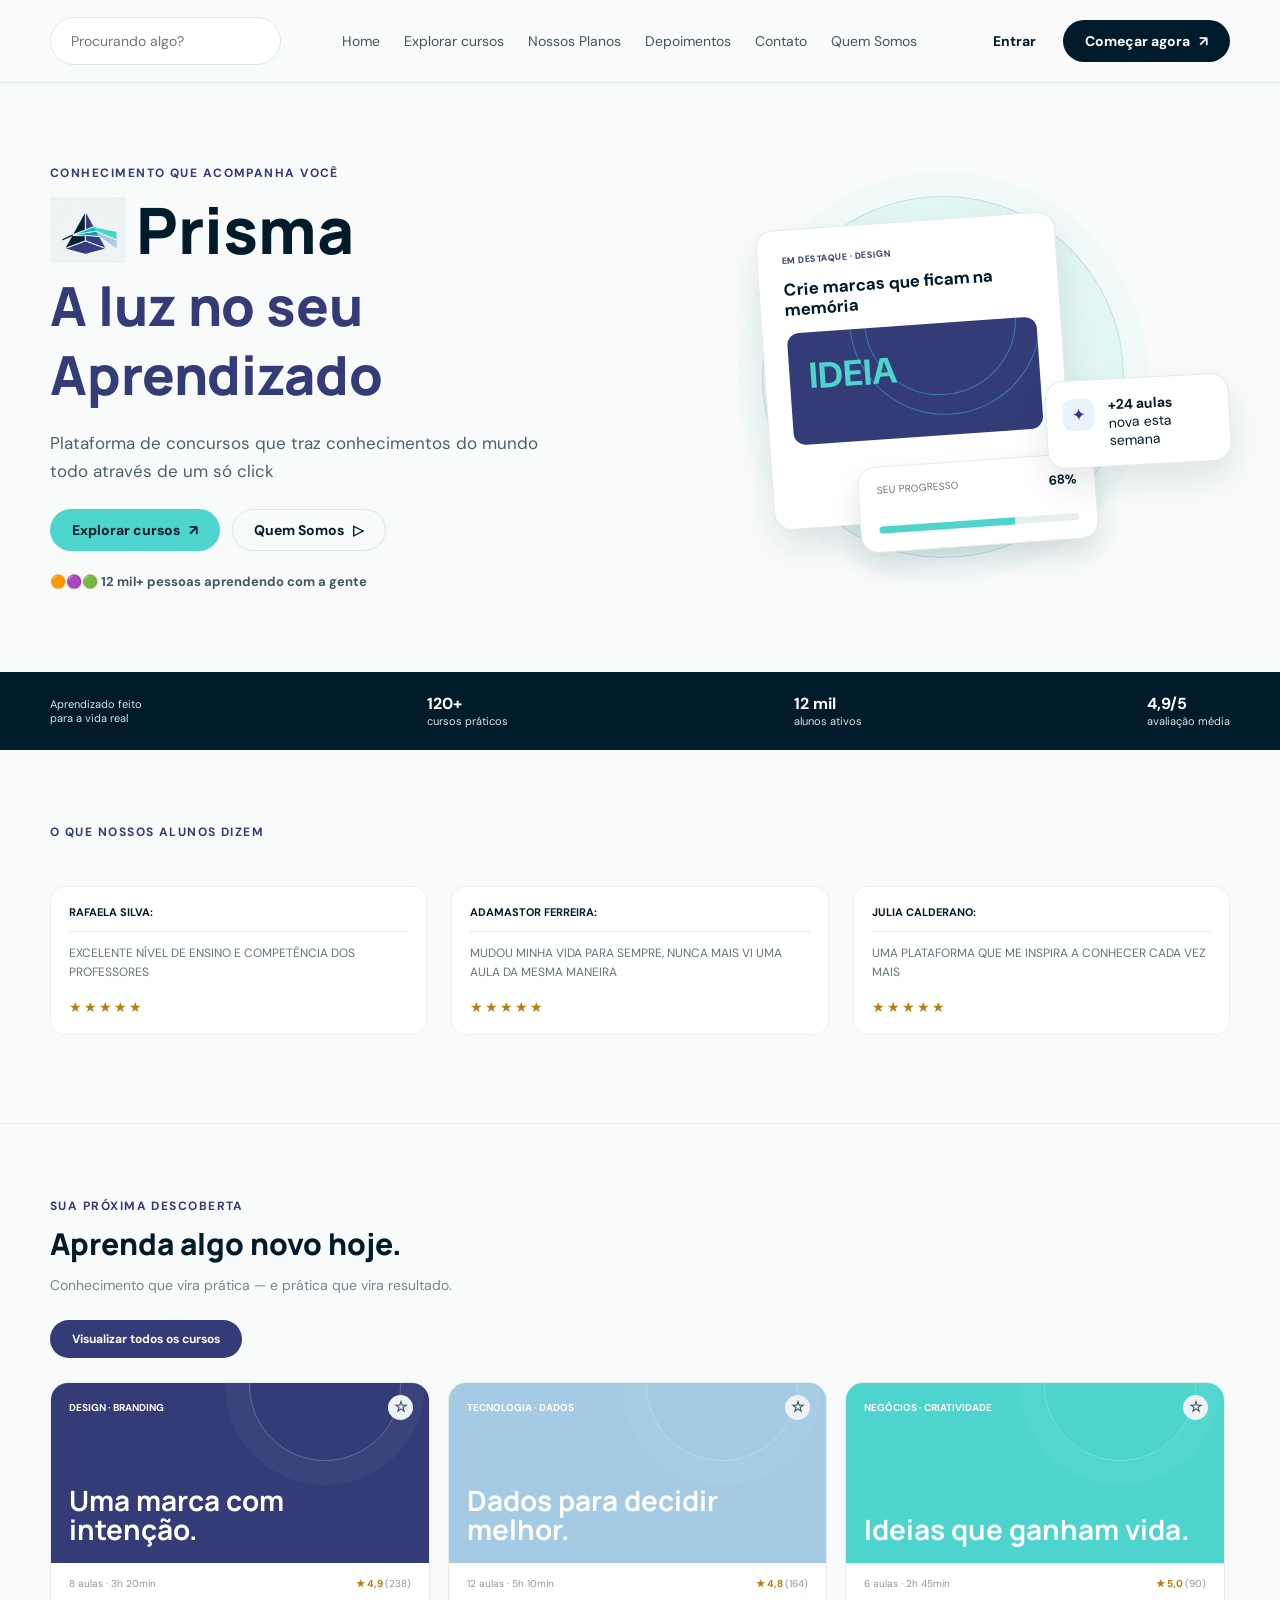
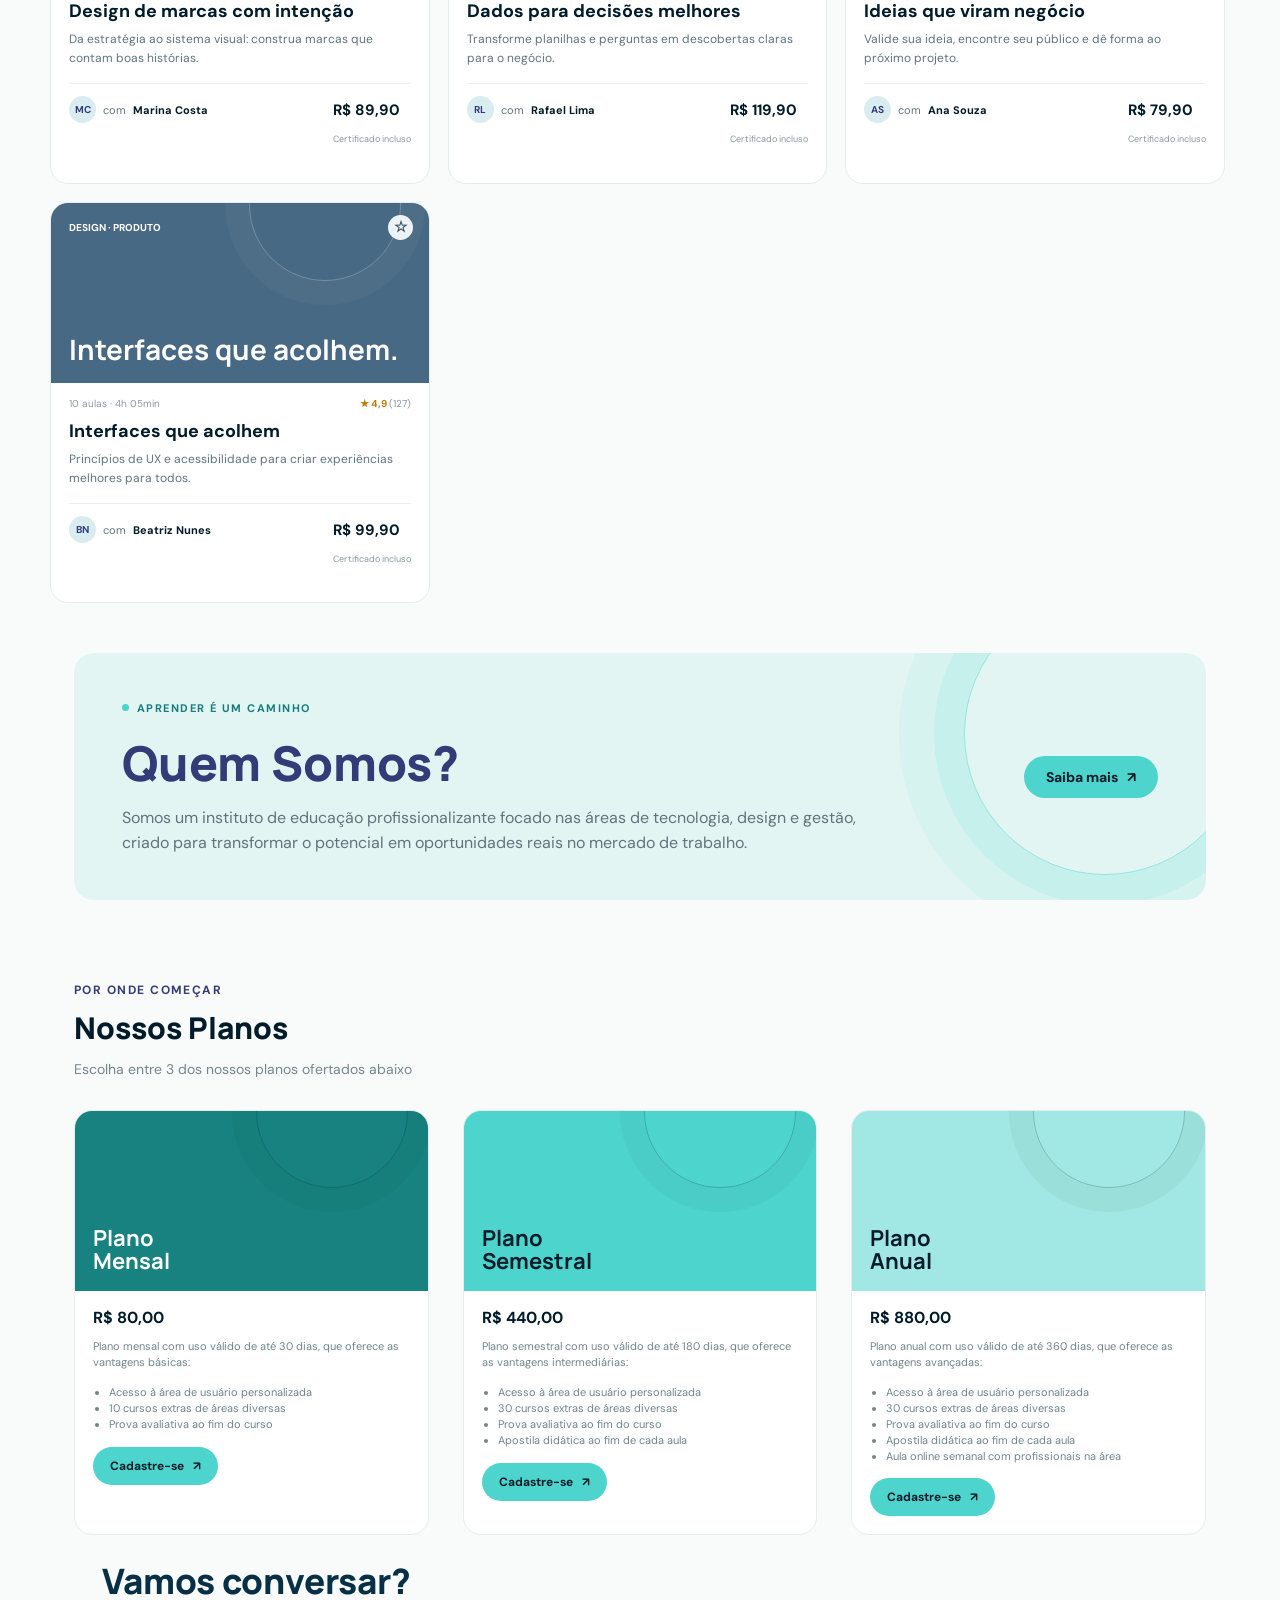
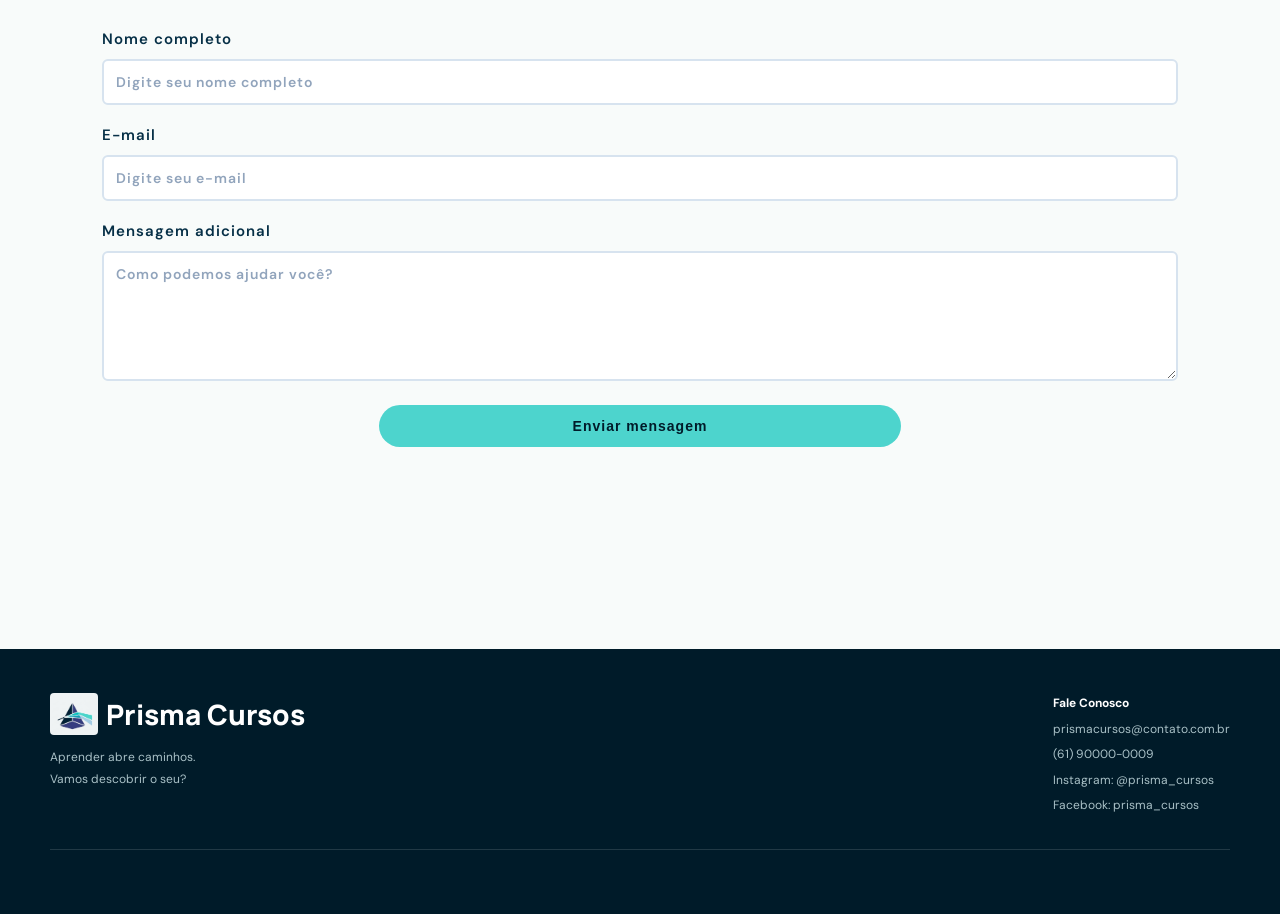
==== src/pages/index.html @ db58a78b "fix: corrigindo merge" ====
<!doctype html>
<html lang="pt-BR">
  <head>
    <meta charset="utf-8">
    <meta name="viewport" content="width=device-width, initial-scale=1">
    <meta name="description" content="Cursos para aprender e desenvolver novas habilidades.">
    <title>Prisma Cursos</title>
    <link rel="stylesheet" href="../css/style.css">
    <script src="../js/script.js" defer></script>
  </head>
  <body>
    <header class="site-header">
      <nav class="main-nav" aria-label="Navegação principal">
      <form class="search" role="search" id="searchForm">
        <label class="sr-only" for="site-search">Buscar</label>
        <input id="site-search" type="search" placeholder="Procurando algo?" autocomplete="off">
      </form>
        <ul class="nav-links">
          <li><a href="#inicio">Home</a></li>
          <li><a href="#cursos">Explorar cursos</a></li>
          <li><a href="#planos">Nossos Planos</a></li>
          <li><a href="#depoimentos">Depoimentos</a></li>
          <li><a href="#contato">Contato</a></li>
          <li><a href="#sobre">Quem Somos</a></li>
        </ul>
        <div class="account-actions">
          <a class="login-link" href="#entrar">Entrar</a>
          <a class="button button-dark" href="#cadastro">Começar agora <span aria-hidden="true">↗</span></a>
        </div>
      </nav>
    </header>

    <main>
      <section class="hero" id="inicio" aria-labelledby="hero-title">
        <div class="hero-copy">
          <p class="eyebrow">Conhecimento que acompanha você</p>
          <div class="brand-lockup">
            <img src="../imagens/logo-prisma-cursos.png" alt="Prisma Cursos">
            <span>Prisma</span>
          </div>
         <h1 class="hero-title" id="hero-title">A luz no seu Aprendizado</h1>
          <p class="hero-description">Plataforma de concursos que traz conhecimentos do mundo todo através de um só click</p>
          <div class="hero-actions">
            <a class="button button-primary" href="#cursos">Explorar cursos <span aria-hidden="true">↗</span></a>
            <a class="button button-outline" href="#sobre">Quem Somos <span aria-hidden="true">▷</span></a>
          </div>
          <p class="learner-proof"><span aria-hidden="true">🟠🟣🟢</span> 12 mil+ pessoas aprendendo com a gente</p>
        </div>
        <div class="hero-art" aria-label="Destaque de curso e progresso de aprendizagem">
          <article class="featured-course">
            <p class="eyebrow">Em destaque · Design</p>
            <h2>Crie marcas que ficam na memória</h2>
            <div class="course-art">IDEIA</div>
            <p>Seu progresso <strong>68%</strong></p>
          </article>
          <p class="course-count"><strong>+24 aulas</strong><br>nova esta semana</p>
        </div>
      </section>

      <section class="stats" aria-label="Números da Prisma">
        <p>Aprendizado feito<br>para a vida real</p>
        <p><strong>120+</strong><br>cursos práticos</p>
        <p><strong>12 mil</strong><br>alunos ativos</p>
        <p><strong>4,9/5</strong><br>avaliação média</p>
      </section>

      <section class="testimonials" id="depoimentos" aria-labelledby="testimonials-title">
        <h2 class="eyebrow" id="testimonials-title">O que nossos alunos dizem</h2>
        <div class="testimonial-grid">
          <blockquote>
            <strong>Rafaela Silva:</strong>
            <p>Excelente nível de ensino e competência dos professores</p>
            <span aria-label="5 estrelas">★★★★★</span>
          </blockquote>
          <blockquote>
            <strong>Adamastor Ferreira:</strong>
            <p>Mudou minha vida para sempre, nunca mais vi uma aula da mesma maneira</p>
            <span aria-label="5 estrelas">★★★★★</span>
          </blockquote>
          <blockquote>
            <strong>Julia Calderano:</strong>
            <p>Uma plataforma que me inspira a conhecer cada vez mais</p>
            <span aria-label="5 estrelas">★★★★★</span>
          </blockquote>
        </div>
      </section>

      <section class="courses content-width" id="cursos" aria-labelledby="courses-title">
        <p class="eyebrow">Sua próxima descoberta</p>
        <h2 id="courses-title">Aprenda algo novo hoje.</h2>
        <p>Conhecimento que vira prática — e prática que vira resultado.</p>
        <a class="button button-dark-blue" href="../pages/cursos.html">Visualizar todos os cursos</a>
        <div class="course-grid">

            <article class="course-card theme-indigo">
          <p class="course-category">Design · Branding</p>
          <h3>Uma marca com intenção.</h3>
          <div class="course-meta">
            <span>8 aulas · 3h 20min</span>
            <span class="course-rating">★ 4,9 <span>(238)</span></span>
          </div>
          <h4>Design de marcas com intenção</h4>
          <p class="course-description">
            Da estratégia ao sistema visual: construa marcas que contam boas histórias.
          </p>
          <footer class="course-footer">
            <span class="instructor">
              <span class="avatar">MC</span>
              com <strong>Marina Costa</strong>
            </span>
            <strong class="course-price">R$ 89,90</strong>
            <span class="certificate">Certificado incluso</span>
          </footer>

        </article>
           <article class="course-card theme-blue">
          <p class="course-category">Tecnologia · Dados</p>
          <h3>Dados para decidir melhor.</h3>
          <div class="course-meta">
            <span>12 aulas · 5h 10min</span>
            <span class="course-rating">★ 4,8 <span>(164)</span></span>
          </div>
          <h4>Dados para decisões melhores</h4>
          <p class="course-description">
            Transforme planilhas e perguntas em descobertas claras para o negócio.
          </p>
          <footer class="course-footer">
            <span class="instructor">
              <span class="avatar">RL</span>
              com <strong>Rafael Lima</strong>
            </span>
            <strong class="course-price">R$ 119,90</strong>
            <span class="certificate">Certificado incluso</span>
          </footer>
        </article>

           <article class="course-card theme-teal">
          <p class="course-category">Negócios · Criatividade</p>
          <h3>Ideias que ganham vida.</h3>
          <div class="course-meta">
            <span>6 aulas · 2h 45min</span>
            <span class="course-rating">★ 5,0 <span>(90)</span></span>
          </div>
          <h4>Ideias que viram negócio</h4>
          <p class="course-description">
            Valide sua ideia, encontre seu público e dê forma ao próximo projeto.
          </p>
          <footer class="course-footer">
            <span class="instructor">
              <span class="avatar">AS</span>
              com <strong>Ana Souza</strong>
            </span>
            <strong class="course-price">R$ 79,90</strong>
            <span class="certificate">Certificado incluso</span>
          </footer>
        </article>

        <article class="course-card theme-slate">
          <p class="course-category">Design · Produto</p>
          <h3>Interfaces que acolhem.</h3>
          <div class="course-meta">
            <span>10 aulas · 4h 05min</span>
            <span class="course-rating">★ 4,9 <span>(127)</span></span>
          </div>
          <h4>Interfaces que acolhem</h4>
          <p class="course-description">
            Princípios de UX e acessibilidade para criar experiências melhores para todos.
          </p>
          <footer class="course-footer">
            <span class="instructor">
              <span class="avatar">BN</span>
              com <strong>Beatriz Nunes</strong>
            </span>
            <strong class="course-price">R$ 99,90</strong>
            <span class="certificate">Certificado incluso</span>
          </footer>
        </article>

        </div>
      <section class="quem-somos-hero content-width" id="sobre" aria-labelledby="about-title">
          <div class="quem-somos-conteudo">
              <div class="tag-pequena">
                  <span class="ponto-verde"></span> APRENDER É UM CAMINHO
              </div>
              <h2 id="about-title">Quem Somos?</h2>
              <p>Somos um instituto de educação profissionalizante focado nas áreas de tecnologia, design e gestão, criado para transformar o potencial em oportunidades reais no mercado de trabalho.</p>
          </div>
          <a class="button button-primary" href="quem_somos.html">Saiba mais <span aria-hidden="true">↗</span></a>
      </section>

      <section class="plans content-width" id="planos" aria-labelledby="plans-title">
        <p class="eyebrow">Por onde começar</p>
        <h2 id="plans-title">Nossos Planos</h2>
        <p>Escolha entre 3 dos nossos planos ofertados abaixo</p>
       <div class="plan-grid">
  <article class="plan-card">
    <h3>Plano<br>Mensal</h3>
    <div class="plan-details">
      <strong>R$ 80,00</strong>
      <p>Plano mensal com uso válido de até 30 dias, que oferece as vantagens básicas:</p>
      <ul>
        <li>Acesso à área de usuário personalizada</li>
        <li>10 cursos extras de áreas diversas</li>
        <li>Prova avaliativa ao fim do curso</li>
      </ul>
    </div>
    <a class="button button-primary" href="#cadastro">
      Cadastre-se <span aria-hidden="true">↗</span>
    </a>
  </article>

  <article class="plan-card">
    <h3>Plano<br>Semestral</h3>
    <div class="plan-details">
      <strong>R$ 440,00</strong>
      <p>Plano semestral com uso válido de até 180 dias, que oferece as vantagens intermediárias:</p>
      <ul>
        <li>Acesso à área de usuário personalizada</li>
        <li>30 cursos extras de áreas diversas</li>
        <li>Prova avaliativa ao fim do curso</li>
        <li>Apostila didática ao fim de cada aula</li>
      </ul>
    </div>
    <a class="button button-primary" href="#cadastro">
      Cadastre-se <span aria-hidden="true">↗</span>
    </a>
  </article>

  <article class="plan-card">
    <h3>Plano<br>Anual</h3>
    <div class="plan-details">
      <strong>R$ 880,00</strong>
      <p>Plano anual com uso válido de até 360 dias, que oferece as vantagens avançadas:</p>
      <ul>
        <li>Acesso à área de usuário personalizada</li>
        <li>30 cursos extras de áreas diversas</li>
        <li>Prova avaliativa ao fim do curso</li>
        <li>Apostila didática ao fim de cada aula</li>
        <li>Aula online semanal com profissionais na área</li>
      </ul>
    </div>
    <a class="button button-primary" href="#cadastro">
      Cadastre-se <span aria-hidden="true">↗</span>
    </a>
  </article>
</div>

  <section class="contact content-width" id="contato" aria-labelledby="contact-title">
      <h2 id="contact-title">Vamos conversar?</h2>
      
      <form id="contactForm">
        <label for="name">Nome completo</label>
        <input id="name" name="name" type="text" placeholder="Digite seu nome completo" required>
        <label for="email">E-mail</label>
        <input id="email" name="email" type="email" placeholder="Digite seu e-mail" required>
        <label for="message">Mensagem adicional</label>
        <textarea id="message" name="message" placeholder="Como podemos ajudar você?" required></textarea>
        <button class="button button-primary" id="submitBtn" type="submit">Enviar mensagem</button>
      </form>
  </section>

    </main>

    <footer class="site-footer">
      <div class="footer-inner">
        <div>
          <a class="footer-brand" href="#inicio">
            <img src="../imagens/logo-prisma-cursos.png" alt="Logo Prisma Cursos" class="logo-img">
            <span>Prisma Cursos</span>
          </a>
          <p>Aprender abre caminhos.<br>Vamos descobrir o seu?</p>
        </div>
        <address>
          <strong>Fale Conosco</strong>
          <a href="mailto:prismacursos@contato.com.br">prismacursos@contato.com.br</a>
          <a href="tel:+5561900000009">(61) 90000-0009</a>
          <span>Instagram: @prisma_cursos</span>
          <span>Facebook: prisma_cursos</span>
        </address>
      </div>
    </footer>
  </body>
</html>
---- src/css/style.css ----
@import url("https://fonts.googleapis.com/css2?family=DM+Sans:wght@400;500;600;700&family=Manrope:wght@400;500;600;700;800&display=swap");
/*estilo geral do site*/
:root {
  --color-ink: #001b29;
  --color-heading: #333c77;
  --color-muted: #61747b;
  --color-cyan: #4dd4cd;
  --color-page: #f8fbfa;
  --color-white: #fff;
  --color-border: #dce9e7;
  --content-width: 1180px;
  --font-body: "DM Sans", Arial, sans-serif;
  --font-heading: "Manrope", Arial, sans-serif;
}

* {
  box-sizing: border-box;
}
html {
  scroll-behavior: smooth;
}
body {
  margin: 0;
  color: var(--color-ink);
  background: var(--color-page);
  font-family: var(--font-body);
  font-size: 14px;
}
a {
  color: inherit;
  text-decoration: none;
}
img {
  display: block;
  max-width: 100%;
}
.content-width {
  width: min(var(--content-width), calc(100% - 48px));
  margin-inline: auto;
}
.sr-only {
  position: absolute;
  width: 1px;
  height: 1px;
  padding: 0;
  margin: -1px;
  overflow: hidden;
  clip: rect(0, 0, 0, 0);
  white-space: nowrap;
  border: 0;
}

/*imagens*/
.logo-img {
    width: 40px;
    height: 35px;
    border-radius: 4px;
}
.coruja-img {
    width: 260px;
    height: auto;
    border-radius: 8px;
}

/*botões*/
.button {
  display: inline-flex;
  align-items: center;
  justify-content: center;
  gap: 9px;
  min-height: 42px;
  padding: 0 21px;
  border: 1px solid transparent;
  border-radius: 999px;
  font-size: 14px;
  font-weight: 700;
  white-space: nowrap;
  cursor: pointer;
  text-decoration: none;
}
.button-primary {
  color: var(--color-ink);
  background: var(--color-cyan);
}
.button-dark {
  color: var(--color-white);
  background: var(--color-ink);
}
.button-dark-blue {
  color: var(--color-white);
  background: var(--color-heading);
}
.button-outline {
  border-color: var(--color-border);
  background: transparent;
}
.button:hover {
  filter: brightness(0.96);
}
.button.enviado {
    background: #c5f1ec;
    color: var(--color-heading);
    cursor: default;
    opacity: 1;
}

/*cabeçalho*/
.site-header {
  position: relative;
  z-index: 5;
  min-height: 82px;
  border-bottom: 1px solid rgba(0, 27, 41, 0.08);
  background: rgba(248, 251, 250, 0.92);
  backdrop-filter: blur(14px);
}
.main-nav {
  width: min(1180px, calc(100% - 48px));
  min-height: 82px;
  margin: auto;
  display: flex;
  align-items: center;
  justify-content: space-between;
  gap: 20px;
}
.search input {
  width: 231px;
  height: 48px;
  padding: 0 20px;
  border: 1px solid var(--color-border);
  border-radius: 999px;
  font: inherit;
}
.nav-links {
  display: flex;
  align-items: center;
  gap: 24px;
  padding: 0;
  margin: 0;
  list-style: none;
  color: #42565e;
}
.account-actions {
  display: flex;
  align-items: center;
  gap: 12px;
}
.login-link {
  padding: 11px 15px;
  font-weight: 700;
}

/*hero*/
.hero {
  position: relative;
  min-height: 588.8px;
  padding: 70px max(24px, calc((100% - 1180px) / 2));
  display: grid;
  grid-template-columns: 1fr 1fr;
  align-items: center;
  gap: 32px;
  overflow: hidden;
}

.hero-copy {
  position: relative;
  z-index: 1;
  max-width: 590px;
}

.eyebrow {
  margin: 0 0 12px;
  color: var(--color-heading);
  font-size: 12px;
  font-weight: 700;
  letter-spacing: 1.45px;
  text-transform: uppercase;
}

.brand-lockup {
  display: flex;
  align-items: center;
  gap: 10px;
  min-height: 74px;
  margin-bottom: 4px;
  font: 800 64px/1 var(--font-heading);
}

.brand-lockup img {
  width: 76px;
  height: 66px;
  object-fit: contain;
  background: #eaf0ef;
}

.hero-description {
  max-width: 490px;
  margin: 20px 0 0;
  color: #4c6169;
  font-size: 17px;
  line-height: 1.65;
}

.hero-actions {
  display: flex;
  flex-wrap: wrap;
  gap: 12px;
  margin-top: 24px;
}

.learner-proof {
  margin: 22px 0 0;
  color: #42565e;
  font-size: 13px;
  font-weight: 700;
}

.hero-title {
  margin: 0;
  color: var(--color-heading);
  font-family: var(--font-heading);
  font-size: 54px;
  font-weight: 800;
  line-height: 1.28;
}

.hero-art {
  position: relative;
  z-index: 1;
  min-height: 340px;
  display: flex;
  align-items: center;
  justify-content: center;
}

.hero-art::before {
  content: "";
  position: absolute;
  width: 360px;
  height: 360px;
  border: 1px solid rgba(164, 203, 227, 0.58);
  border-radius: 50%;
  background: rgba(77, 212, 205, 0.12);
  box-shadow: 0 0 0 24px rgba(77, 212, 205, 0.035);
}

.featured-course,
.course-count {
  padding: 20px;
  border: 1px solid #e5eceb;
  border-radius: 18px;
  background: var(--color-white);
  box-shadow: 0 16px 35px rgba(0, 27, 41, 0.1);
}

.featured-course {
  position: relative;
  z-index: 1;
  width: 300px;
  min-height: 300px;
  padding: 24px;
  transform: rotate(-4deg) translate(-28px, -8px);
}

.featured-course .eyebrow {
  font-size: 9px;
  letter-spacing: 0.5px;
}

.featured-course h2 {
  position: relative;
  z-index: 1;
  margin: 14px 0;
  font-size: 17px;
  line-height: 1.15;
}

.course-art {
  position: relative;
  min-height: 112px;
  padding: 20px;
  overflow: hidden;
  border-radius: 12px;
  background: #333c77;
  color: var(--color-cyan);
  font-size: 36px;
  font-weight: 800;
}

.course-art::before,
.course-art::after {
  content: "";
  position: absolute;
  width: 150px;
  height: 150px;
  top: -80px;
  right: 20px;
  border: 1px solid rgba(77, 212, 205, 0.42);
  border-radius: 50%;
}

.course-art::after {
  width: 190px;
  height: 190px;
  top: -100px;
  right: -5px;
}

.featured-course > p:last-child {
  position: absolute;
  z-index: 2;
  right: -24px;
  bottom: -30px;
  width: 238px;
  min-height: 86px;
  margin: 0;
  padding: 16px 18px 30px;
  border: 1px solid #e5eceb;
  border-radius: 18px;
  background: white;
  box-shadow: 0 14px 28px rgba(0, 27, 41, 0.12);
  color: #61747b;
  font-size: 10px;
  text-transform: uppercase;
}

.featured-course > p:last-child::after {
  content: "";
  position: absolute;
  left: 18px;
  right: 18px;
  bottom: 18px;
  height: 7px;
  border-radius: 9px;
  background: linear-gradient(to right, var(--color-cyan) 68%, #e7efee 68%);
}

.featured-course > p:last-child strong {
  float: right;
  color: var(--color-ink);
  font-size: 13px;
}

.course-count {
  position: absolute;
  z-index: 2;
  left: 68%;
  right: auto;
  bottom: 20%;
  min-width: 150px;
  padding: 16px 18px 16px 62px;
  transform: rotate(-3deg);
}

.course-count::before {
  content: "✦";
  position: absolute;
  left: 16px;
  top: 18px;
  display: grid;
  width: 32px;
  height: 32px;
  place-items: center;
  border-radius: 10px;
  background: #eaf3f7;
  color: var(--color-heading);
  font-size: 17px;
}

.course-count strong {
  color: var(--color-ink);
  font-size: 14px;
}

.stats {
  min-height: 78px;
  padding: 16px max(24px, calc((100% - 1180px) / 2));
  display: flex;
  align-items: center;
  justify-content: space-between;
  gap: 24px;
  background: var(--color-ink);
  color: #d9e4e5;
  font-size: 11px;
}
.stats p {
  margin: 0;
}
.stats strong {
  color: white;
  font-size: 16px;
}

/*depoimentos*/
.testimonials {
  min-height: 321px;
  padding: 74px max(24px, calc((100% - 1180px) / 2)) 88px;
  border-bottom: 1px solid #e8efed;
}
.testimonial-grid {
  display: grid;
  grid-template-columns: repeat(3, 1fr);
  gap: 24px;
  margin-top: 46px;
}
.testimonial-grid blockquote {
  margin: 0;
  padding: 18px;
  border: 1px solid #edf1f0;
  border-radius: 14px;
  background: var(--color-white);
  color: #61747b;
  text-transform: uppercase;
}
.testimonial-grid strong {
  display: block;
  padding-bottom: 12px;
  border-bottom: 1px solid #e7eceb;
  color: var(--color-ink);
  font-size: 11px;
}
.testimonial-grid p {
  min-height: 42px;
  font-size: 12px;
  line-height: 1.6;
}
.testimonial-grid span {
  color: #bd7b09;
  letter-spacing: 2px;
}

/*cards*/
.courses {
  min-height: 1060.6px;
  padding-top: 74px;
  padding-bottom: 88px;
}
.courses h2,
.plans h2 {
  margin: 0;
  font: 800 30px/1.2 var(--font-heading);
}
.courses > p:not(.eyebrow),
.plans > p:not(.eyebrow) {
  color: #75878c;
}
.courses > .button {
  margin-top: 12px;
  font-size: 12px;
  min-height: 38px;
}
.course-grid {
  display: grid;
  grid-template-columns: repeat(3, minmax(0, 379.74px));
  gap: 18px;
  margin-top: 24px;
}

.course-card {
  position: relative;
  min-height: 401.8px;
  overflow: hidden;
  border: 1px solid #e5eceb;
  border-radius: 18px;
  background: var(--color-white);
}
.course-card > .course-category,
.course-card > h3 {
  height: 180px;
  margin: 0;
  padding: 18px;
}
.course-card > .course-category {
  position: relative;
  display: flex;
  align-items: flex-start;
  color: var(--color-white);
  font-size: 10px;
  font-weight: 700;
  text-transform: uppercase;
}

.course-card > .course-category::before {
  content: "";
  position: absolute;
  top: -74px;
  right: 28px;
  width: 150px;
  height: 150px;
  border: 1px solid rgba(255, 255, 255, .24);
  border-radius: 50%;
  box-shadow: 0 0 0 24px rgba(255, 255, 255, .035);
  pointer-events: none;
}

.course-card > .course-category::after {
  content: "☆";
  position: absolute;
  top: 12px;
  right: 16px;
  display: grid;
  width: 25px;
  height: 25px;
  place-items: center;
  border: 0;
  border-radius: 50%;
  background: #edf2f5;
  color: #38505a;
  font-size: 15px;
}

.course-card > h3 {
  position: relative;
  z-index: 1;
  display: flex;
  align-items: flex-end;
  margin-top: -180px;
  color: white;
  font: 700 28px/1.05 var(--font-heading);
}

.theme-indigo > .course-category { background: #333c77; }
.theme-blue > .course-category { background: #a4cbe3; }
.theme-teal > .course-category { background: #4dd4cd; }
.theme-slate > .course-category { background: #486984; }

.course-card > .course-meta {
  display: flex;
  justify-content: space-between;
  gap: 8px;
  margin: 0 18px;
  padding-top: 14px;
  color: #8a999e;
  font-size: 10px;
}

.course-rating { color: #bd7b09; font-weight: 700; }
.course-rating span { color: #8a999e; font-weight: 400; }

.course-card > h4 {
  margin: 10px 18px 0;
  color: var(--color-ink);
  font-size: 18px;
  line-height: 1.25;
}

.course-card > .course-description {
  margin: 8px 18px 0;
  color: #61747b;
  font-size: 12px;
  line-height: 1.55;
}

.course-card > .course-footer {
  display: grid;
  grid-template-columns: 1fr auto;
  align-items: center;
  gap: 10px;
  margin: 16px 18px 0;
  padding-top: 12px;
  border-top: 1px solid #edf1f0;
  font-size: 11px;
}

.instructor { display: flex; align-items: center; gap: 7px; color: #61747b; }
.instructor strong { color: var(--color-ink); }

.avatar {
  display: grid;
  width: 28px;
  height: 28px;
  place-items: center;
  border-radius: 50%;
  background: #d9edf1;
  color: var(--color-heading);
  font-size: 9px;
  font-weight: 700;
}

.course-price { color: var(--color-ink); font-size: 15px; }
.certificate { grid-column: 2; justify-self: end; color: #8a999e; font-size: 9px; }

/*seçao sobre nos*/
.about {
  min-height: 293px;
  padding: 44px 48px;
  display: flex;
  align-items: center;
  justify-content: space-between;
  gap: 32px;
  border-radius: 20px;
  background: #dff5f2;
}
.about h2 {
  margin: 0;
  color: var(--color-heading);
  font: 800 48px/1.1 var(--font-heading);
}
.about p:last-child {
  max-width: 760px;
  line-height: 1.6;
}

/*planos*/
.plans {
  min-height: 647px;
  padding-top: 42px;
  padding-bottom: 50px;
}
.plan-grid {
  display: grid;
  grid-template-columns: repeat(3, 1fr);
  gap: 34px;
  margin-top: 32px;
}
.plan-card {
  min-height: 400px;
  padding: 0 18px 18px;
  overflow: hidden;
  border: 1px solid #e5eceb;
  border-radius: 18px;
  background: white;
}

.plan-card h3 {
  position: relative;
  min-height: 180px;
  margin: 0 -18px 16px;
  padding: 18px;
  display: flex;
  align-items: flex-end;
  background: #17827f;
  color: white;
  font: 700 22px/1.05 var(--font-heading);
}

.plan-card h3::after {
  content: "";
  position: absolute;
  top: -75px;
  right: 20px;
  width: 150px;
  height: 150px;
  border: 1px solid rgba(0, 27, 41, .22);
  border-radius: 50%;
  box-shadow: 0 0 0 24px rgba(0, 27, 41, .04);
}

.plan-card:nth-child(2) h3 { background: #4dd4cd; color: var(--color-ink); }
.plan-card:nth-child(3) h3 { background: #a1e7e3; color: var(--color-ink); }

.plan-details > strong { font-size: 16px; }

.plan-details p,
.plan-details li {
  color: #71848a;
  font-size: 11px;
  line-height: 1.45;
}
.plan-card ul {
  padding-left: 16px;
}
.plan-card .button {
  min-height: 38px;
  padding-inline: 16px;
  font-size: 12px;
}

/*formulario*/
.contact {
  width: min(1076.02px, calc(100% - 48px));
  padding: 24px 0 64px;
}
.contact h2 {
  margin: 0 0 14px;
  color: #073047;
  font: 800 35px/1.3 var(--font-heading);
}
.contact form {
  display: grid;
  gap: 10px;
}
.contact label {
  margin-top: 10px;
  color: #073047;
  font-size: 15px;
  font-weight: 600;
  letter-spacing: 1px;
}
.contact input,
.contact textarea {
  width: 100%;
  padding: 12px;
  border: 2px solid #d7e3ef;
  border-radius: 6px;
  background: #fff;
  color: var(--color-ink);
  font: 600 14px var(--font-body);
  letter-spacing: 1px;
}
.contact textarea {
  min-height: 110px;
  resize: vertical;
}
.contact input::placeholder,
.contact textarea::placeholder {
  color: #91a4bc;
}
.contact button {
  justify-self: center;
  width: min(522px, 100%);
  margin-top: 14px;
  border: 0;
  cursor: pointer;
  letter-spacing: 1px;
}
textarea {
    resize: none;
    height: 130px;
    padding-top: 12px;
    font-family: inherit;
}

/*footer*/
.site-footer {
  min-height: 265px;
  padding: 44px 24px 28px;
  background: var(--color-ink);
  color: white;
}
.footer-inner {
  width: min(1180px, 100%);
  margin: auto;
  padding-bottom: 32px;
  display: flex;
  justify-content: space-between;
  gap: 40px;
  border-bottom: 1px solid rgba(255, 255, 255, 0.13);
}
.footer-brand {
  display: flex;
  align-items: center;
  gap: 8px;
  font: 800 28px var(--font-heading);
}
.footer-brand img {
  width: 48px;
  height: 42px;
  background: #eaf0ef;
}
.footer-inner p,
.footer-inner address {
  color: #a9c1c7;
  font-size: 12px;
  font-style: normal;
  line-height: 1.8;
}
.footer-inner address {
  display: grid;
  align-content: start;
  gap: 4px;
}
.footer-inner address strong {
  color: white;
}


/* =========================================
   ESTILOS ESPECÍFICOS - PÁGINA "QUEM SOMOS"
   ========================================= */

/* 1. Hero / Banner Superior da página */
.quem-somos-hero {
    background: #e2f5f3;
    border-radius: 25px;
    padding: 50px 60px;
    position: relative;
    overflow: hidden;
    margin-bottom: 50px;
}

.quem-somos-hero::after {
    content: "";
    position: absolute;
    right: -40px;
    top: -60px;
    width: 280px;
    height: 280px;
    border: 1px solid rgba(77, 212, 205, 0.53);
    border-radius: 50%;
    box-shadow: 0 0 0 30px rgba(77, 212, 205, 0.12), 0 0 0 65px rgba(77, 212, 205, 0.08);
    pointer-events: none;
}

.quem-somos-hero .tag-pequena {
    display: inline-flex;
    align-items: center;
    gap: 8px;
    font-size: 11px;
    font-weight: 700;
    text-transform: uppercase;
    letter-spacing: 1.45px;
    color: #167d7c;
    margin-bottom: 12px;
}

.ponto-verde {
    width: 7px;
    height: 7px;
    background: var(--color-cyan);
    border-radius: 50%;
}

.quem-somos-hero h1 {
    font-family: var(--font-heading);
    font-size: 56px;
    font-weight: 800;
    color: var(--color-heading);
    margin: 0 0 10px 0;
}

.quem-somos-hero p {
    color: var(--color-muted);
    font-size: 16px;
    margin: 0;
}

.quem-somos-hero.content-width {
    display: flex;
    align-items: center;
    justify-content: space-between;
    gap: 40px;
    max-width: var(--content-width);
    margin-inline: auto;
    border-radius: 20px;
    padding: 44px 48px;
    margin-top: 50px;
    margin-bottom: 40px;
}

.quem-somos-conteudo {
    max-width: 760px;
}

.quem-somos-hero h2 {
    font-family: var(--font-heading);
    font-size: 48px;
    font-weight: 800;
    color: var(--color-heading);
    margin: 10px 0 15px 0;
    line-height: 1.1;
}

.quem-somos-hero p {
    color: var(--color-muted);
    font-size: 16px;
    line-height: 1.6;
    margin: 0;
}

@media (max-width: 768px) {
    .quem-somos-hero.content-width {
        flex-direction: column;
        align-items: flex-start;
        padding: 30px 20px;
    }
    
    .quem-somos-hero h2 {
        font-size: 32px;
    }
}

/* 2. Apresentação */
.quem-somos-apresentacao {
    display: flex;
    align-items: center;
    justify-content: center;
    gap: 50px;
    margin: 60px 0;
}

.textos-apresentacao {
    max-width: 700px;
}

.destaque-principal {
    font-family: var(--font-heading);
    font-size: 30px;
    font-weight: 700;
    color: var(--color-ink);
    line-height: 1.3;
    margin-bottom: 20px;
}

.texto-secundario {
    font-size: 20px;
    color: var(--color-ink);
    line-height: 1.5;
}

/* 3. Grid de Missão e Valores */
.missao-valores-grid {
    display: grid;
    grid-template-columns: 1fr 1fr;
    gap: 45px;
    margin: 60px 0;
}

.card-institucional {
    background: #e2f5f3;
    border-radius: 30px;
    padding: 40px;
    text-align: center;
}

.card-institucional h2 {
    font-family: var(--font-heading);
    font-size: 36px;
    font-weight: 800;
    color: var(--color-heading);
    margin-top: 0;
    margin-bottom: 24px;
}

.card-institucional p {
  font-family: var(--font-heading);
    font-size: 20px;
    font-weight: 600;
    line-height: 1.6;
    color: var(--color-heading);
    margin-bottom: 16px;
}

/* 4. Seção de Diferenciais ("Por que escolher a Prisma?") */
.secao-diferenciais-qs {
    text-align: center;
    max-width: 900px;
    margin: 80px auto 50px auto;
}

.secao-diferenciais-qs h2 {
    font-family: var(--font-heading);
    font-size: 30px;
    font-weight: 800;
    color: var(--color-heading);
    margin-bottom: 10px;
}

.linha-destaque {
    width: 100%;
    max-width: 700px;
    height: 6px;
    background: var(--color-cyan);
    margin: 0 auto 20px auto;
    opacity: 0.8;
    transform: rotate(-1deg);
}

.subtitulo-diferenciais {
    font-size: 20px;
    color: var(--color-ink);
    margin: 40px auto;
}

.bloco-argumentos {
    text-align: center;
    font-size: 24px;
    line-height: 1.8;
    color: var(--color-ink);
}

.bloco-argumentos p {
    margin-bottom: 24px;
}

.bloco-argumentos strong {
    font-family: var(--font-heading);
    font-weight: 700;
    color: var(--color-ink);
}

/* 5. Gamificação botão */
.cta-gamificacao-qs {
    text-align: center;
    margin: 60px 0 50px 0;
    padding: 30px;
}

.cta-gamificacao-qs h2 {
    font-family: var(--font-heading);
    font-size: 32px;
    font-weight: 800;
    color: var(--color-heading);
    max-width: 800px;
    margin: 0 auto 10px auto;
    line-height: 1.3;
}

.linha-destaque-pequena {
    width: 100%;
    max-width: 650px;
    height: 6px;
    background: var(--color-cyan);
    margin: 0 auto 20px auto;
    opacity: 0.8;
    transform: rotate(-1deg);
}

img, video {
    max-width: 100%;
    height: auto;
}
body {
    overflow-x: hidden; /* Corta qualquer conteúdo que vazar para os lados */
}

/* Por padrão, no computador, o botão do menu fica invisível */
.menu-toggle {
    display: none;
    background: none;
    border: none;
    font-size: 28px;
    cursor: pointer;
    color: var(--color-ink);
}

/* Regras para Telas Menores (até 768px) */
@media (max-width: 768px) {
    .menu-toggle {
        display: block; /* Mostra o botão no celular */
    }

    .nav-links {
        display: none; 
        position: absolute;
        top: 82px;
        left: 0;
        width: 100%;
        background: var(--color-page);
        flex-direction: column;
        align-items: flex-start;
        padding: 20px 30px;
        border-bottom: 1px solid var(--color-border);
        box-shadow: 0 10px 25px rgba(0, 27, 41, 0.08);
        gap: 16px;
    }

    /* Classe que o JavaScript vai ativar para mostrar o menu */
    .nav-links.active {
        display: flex;
    }

    .quem-somos-hero {
      background: #e2f5f3;
      border-radius: 25px;
      padding: 40px 30px;
      position: relative;
      overflow: hidden;
      margin-bottom: 50px;
    }
    .quem-somos-hero h1 {
        font-family: var(--font-heading);
        font-size: 35px;
        font-weight: 800;
        color: var(--color-heading);
        margin: 0 0 10px 0;
    }
    .quem-somos-hero::after {
        content: "";
        position: absolute;
        right: -40px;
        top: -60px;
        width: 180px;
        height: 180px;
        border: 1px solid rgba(77, 212, 205, 0.53);
        border-radius: 50%;
        box-shadow: 0 0 0 30px rgba(77, 212, 205, 0.12), 0 0 0 65px rgba(77, 212, 205, 0.08);
    }

    .quem-somos-apresentacao {
        text-align: center;
        gap: 20px;
    }

    .mascote-container img {
        width: 180px;
        margin: 0 auto;
    }

    .textos-apresentacao {
        width: 100%;
    }

    .destaque-principal {
        font-size: 20px;
    }

    .texto-secundario {
        font-size: 15px;
    }

    .missao-valores-grid {
        display: grid;
        grid-template-columns: 1fr;
        gap: 30px;
        margin: 60px 0;
    }

    .card-institucional {
        padding: 25px 50px;
    }

    .card-institucional h2 {
        font-size: 26px;
    }

    .card-institucional p, 
    .card-institucional strong {
        font-size: 16px;
    }

    .bloco-argumentos {
      text-align: center;
      font-size: 18px;
      line-height: 1.8;
      color: var(--color-ink);
    }

    .cta-gamificacao-qs h2 {
        font-family: var(--font-heading);
        font-size: 26px;
        font-weight: 800;
        color: var(--color-heading);
        max-width: 800px;
        margin: 0 auto 10px auto;
        line-height: 1.3;
    }

    .footer-brand {
      display: flex;
      align-items: center;
      gap: 8px;
      font: 600 20px var(--font-heading);
    }
    .footer-brand img {
      width: 38px;
      height: 32px;
      background: #eaf0ef;
    }
}

@media (min-width: 768px) and (max-width: 1024px) {
    .missao-valores-grid {
        padding-left: 40px;
        padding-right: 40px;
    }
}

/* =========================================
   ESTILOS ESPECÍFICOS - PÁGINA EXPLORAR CURSOS
   ========================================= */

.pagina-cursos {
    padding-top: 40px;
    padding-bottom: 80px;
}

.titulo-cursos {
    margin: 30px auto 40px 0;
    text-align: left;
}

.titulo-cursos h1 {
    font-family: var(--font-heading);
    font-size: 42px;
    font-weight: 800;
    color: var(--color-heading);
    line-height: 1.2;
}

.secao-carrossel-cursos {
    position: relative;
    display: flex;
    align-items: center;
}

.grid-cursos-horizontal {
    display: grid;
    grid-auto-flow: column;
    grid-auto-columns: 320px;
    gap: 24px;
    overflow-x: auto;
    scroll-behavior: smooth;
    padding: 10px 4px 20px 4px;
    width: 100%;
    scrollbar-width: thin;
    scrollbar-color: var(--color-cyan) transparent;
    scroll-snap-type: x mandatory;
    scroll-padding-left: 0px;
}

.grid-cursos-horizontal::-webkit-scrollbar {
    height: 8px;
}
.grid-cursos-horizontal::-webkit-scrollbar-track {
    background: rgba(0, 0, 0, 0.03);
    border-radius: 4px;
}
.grid-cursos-horizontal::-webkit-scrollbar-thumb {
    background: var(--color-cyan);
    border-radius: 4px;
}

.btn-scroll {
    position: absolute;
    top: 50%;
    transform: translateY(-50%);
    z-index: 10;
    width: 48px;
    height: 48px;
    background: var(--color-white);
    border: 1px solid var(--color-border);
    border-radius: 50%;
    font-size: 28px;
    font-weight: bold;
    color: var(--color-ink);
    display: flex;
    align-items: center;
    justify-content: center;
    cursor: pointer;
    box-shadow: 0 4px 12px rgba(0, 27, 41, 0.1);
    transition: 0.2s ease;
}

.btn-scroll:hover {
    background: var(--color-cyan);
    border-color: var(--color-cyan);
}

.btn-prev {
    left: -24px;
}

.btn-next {
    right: -24px;
}

.card-curso {
    background: var(--color-white);
    border-radius: 18px;
    border: 0.8px solid var(--color-border);
    overflow: hidden;
    display: flex;
    flex-direction: column;
    height: 400px;
    scroll-snap-align: start;
}

.card-topo {
    padding: 24px 20px;
    position: relative;
    height: 160px;
    display: flex;
    flex-direction: column;
    justify-content: space-between;
}

.card-tag {
    background: rgba(255, 255, 255, 0.88);
    color: var(--color-ink);
    padding: 4px 10px;
    border-radius: 99px;
    font-size: 9px;
    font-weight: 700;
    text-transform: uppercase;
    width: max-content;
}

.card-topo h3 {
    font-family: var(--font-heading);
    font-size: 22px;
    font-weight: 800;
    line-height: 1.2;
    margin: 0;
}

.card-conteudo {
    padding: 20px;
    display: flex;
    flex-direction: column;
    justify-content: space-between;
    flex-grow: 1;
}

.card-infos {
    display: flex;
    justify-content: space-between;
    font-size: 11px;
    color: var(--color-muted);
    margin-bottom: 8px;
}

.card-rating {
    color: #B47914;
    font-weight: 700;
}

.card-conteudo h4 {
    font-family: var(--font-heading);
    font-size: 16px;
    font-weight: 800;
    color: var(--color-ink);
    margin: 0 0 6px 0;
}

.card-conteudo p {
    font-size: 12px;
    color: var(--color-muted);
    line-height: 1.4;
    margin: 0;
}

.card-professor {
    border-top: 0.8px solid #edf2f1;
    padding-top: 10px;
    display: flex;
    align-items: center;
    gap: 8px;
    font-size: 11px;
}

.avatar {
    width: 27px;
    height: 27px;
    border-radius: 50%;
    display: flex;
    align-items: center;
    justify-content: center;
    font-weight: 700;
    font-size: 10px;
}

/* Cores usadas para os cards */
.bg-azul-escuro { background: var(--color-heading); color: var(--color-white); }
.bg-cyan { background: var(--color-cyan); color: var(--color-ink); }
.bg-verde-escuro { background: #167D7C; color: var(--color-white); }
.bg-azul-claro { background: #d9ebf3; }
.text-azul-escuro { color: var(--color-heading); }
.bg-verde-claro { background: #d6f0ea; }
.text-verde-escuro { color: #136E68; }
.bg-laranja { background: #F8DFD0; }
.text-vermelho { color: #A75035; }
.bg-roxo { background: #E7DEF5; }
.text-roxo-escuro { color: #5E4785; }

.link-ativo {
    font-weight: 900;
    color: var(--color-ink);
}
.logo-link {
    display: flex;
    align-items: center;
    gap: 8px;
    font-family: var(--font-heading);
    font-weight: 800;
    font-size: 20px;
    color: var(--color-ink);
    text-decoration: none;
}
.logo-img {
    width: 40px;
    height: 35px;
    border-radius: 4px;
}

@media (max-width: 768px) {
  .grid-cursos-horizontal {
    grid-auto-columns: 270px;
    gap: 16px;
  }
  .card-curso {
    height: 370px;
  }
  .card-topo h3 {
    font-size: 19px;
  }
  .card-conteudo h4 {
    font-size: 15px;
  }
  .card-conteudo p {
    font-size: 11px;
  }
  .titulo-cursos h1 {
    font-size: 28px;
  }
}

@media (min-width: 768px) and (max-width: 1024px) {
  .titulo-cursos h1 {
    font-size: 40px;
  }
}
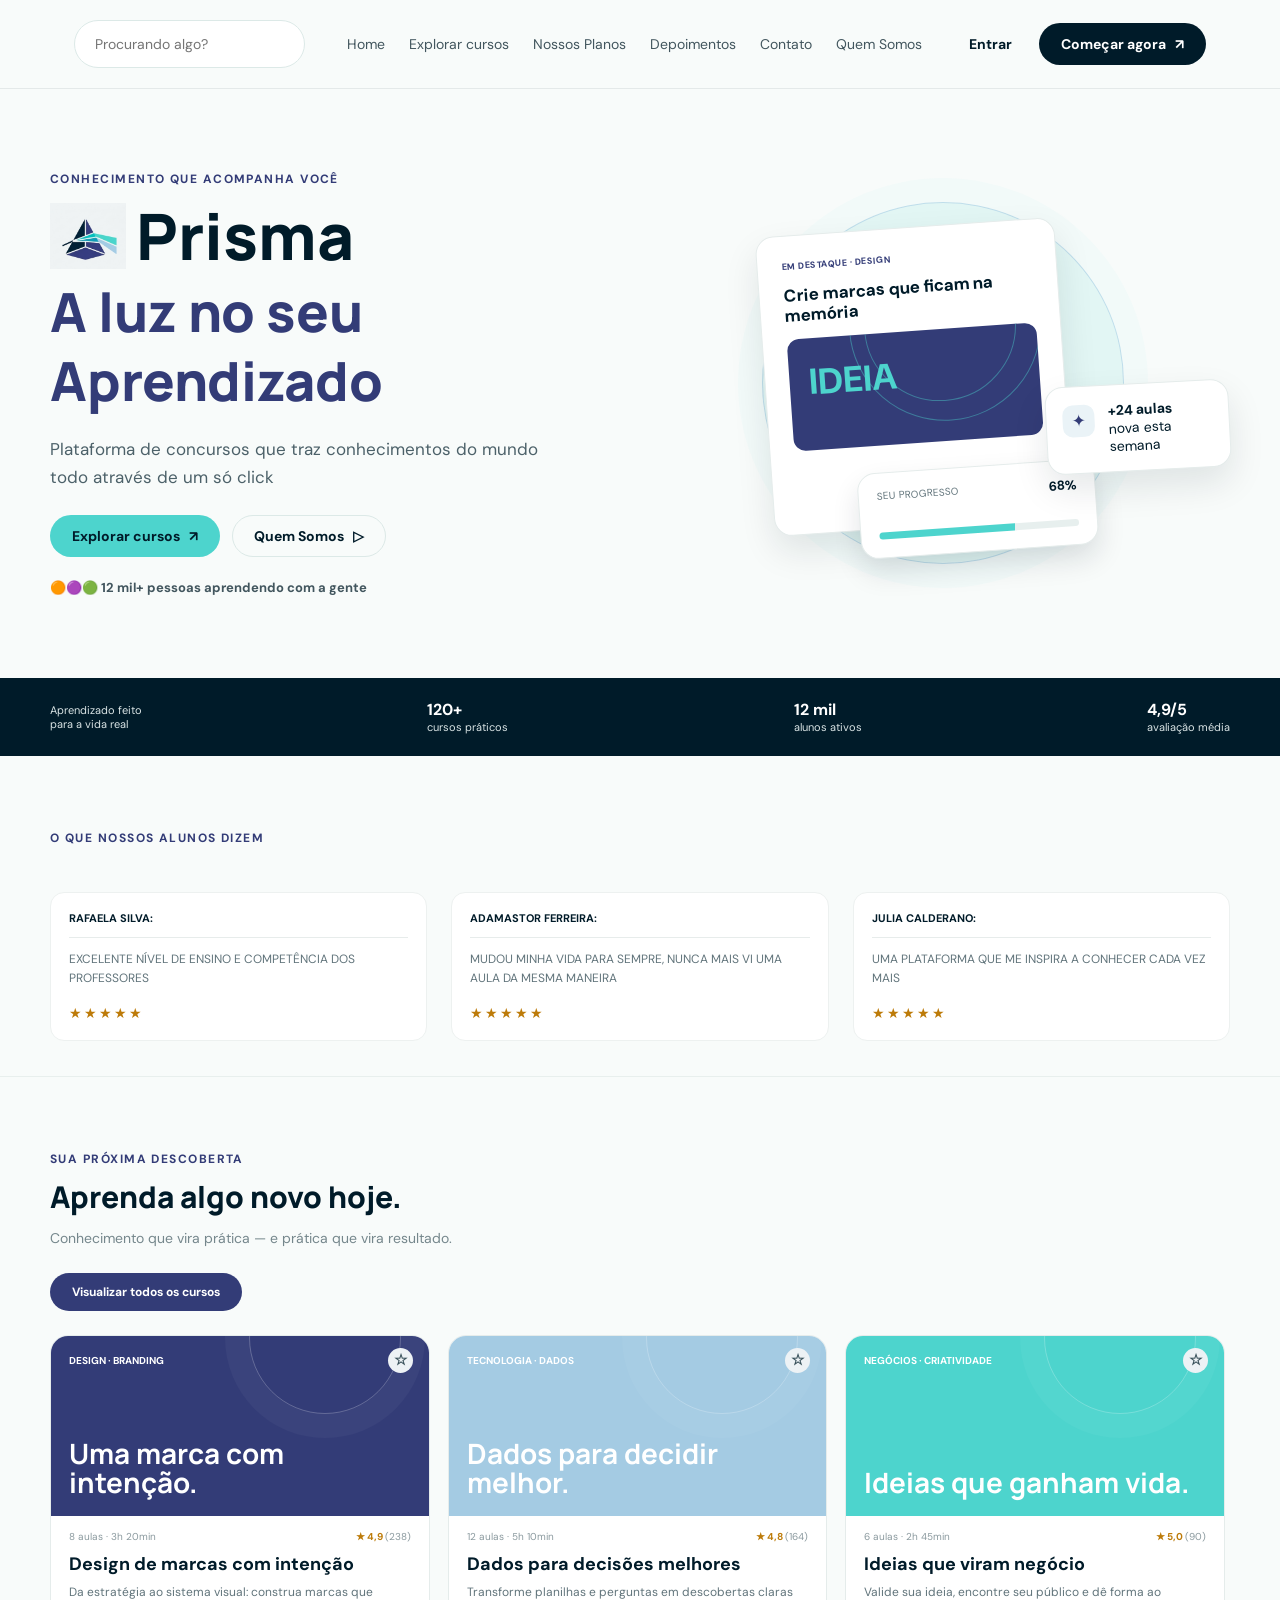
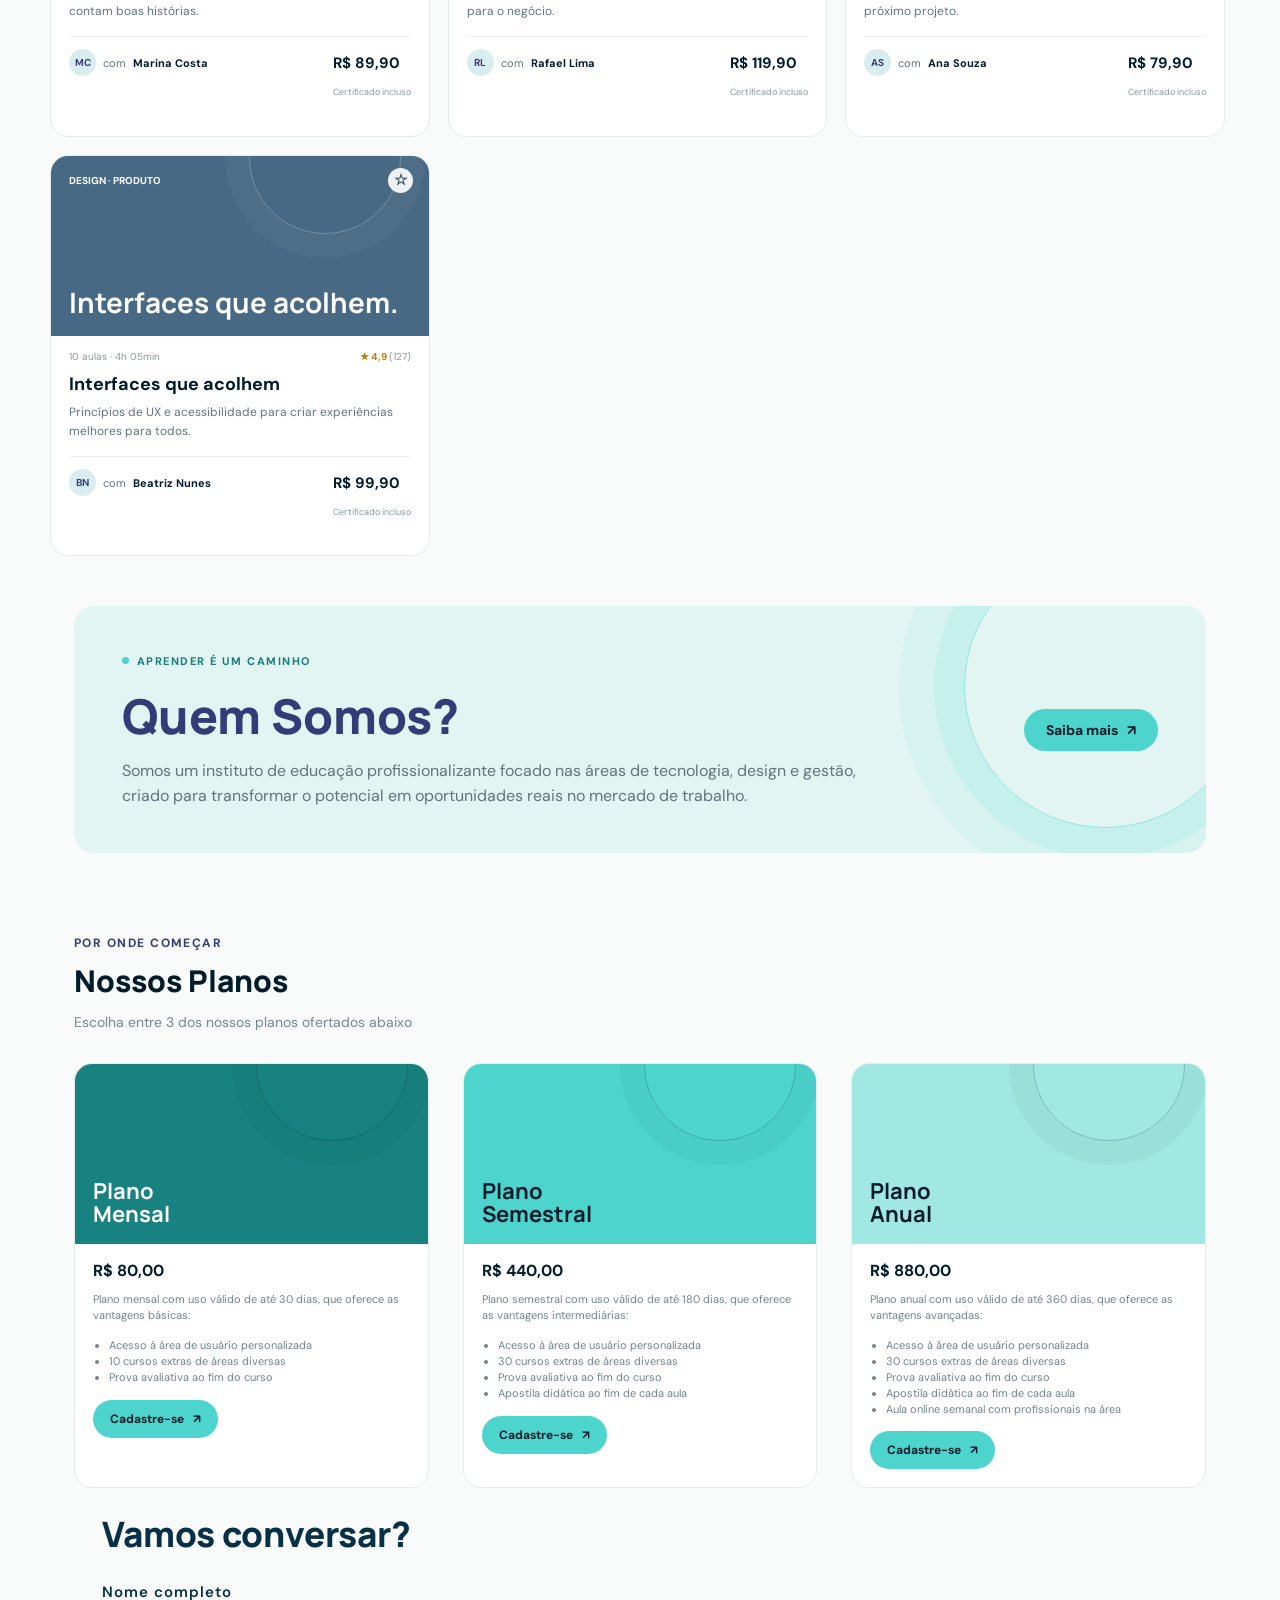
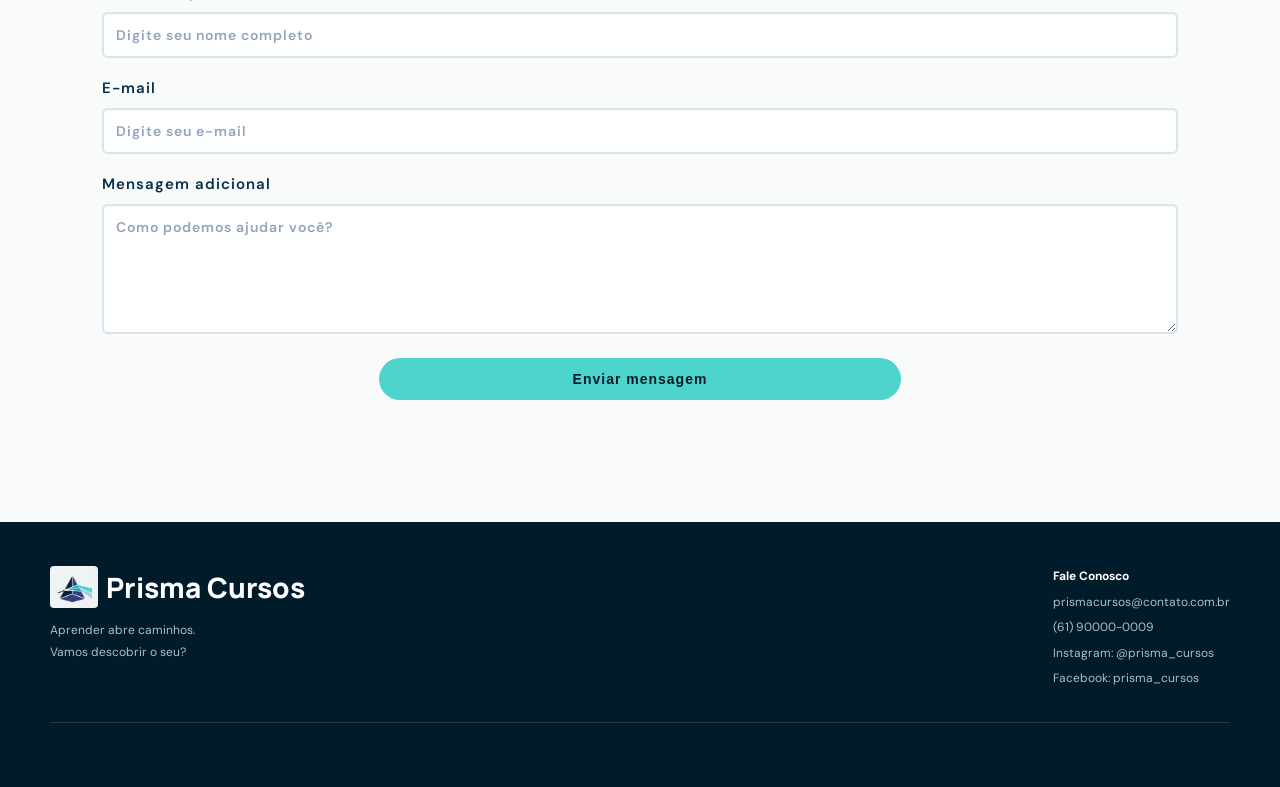
==== commit 076f5d73: "fix/feat: adicionando responsividade e corrigindo funcionalidades do menu" ====
--- a/src/pages/index.html
+++ b/src/pages/index.html
@@ -9,12 +9,18 @@
     <script src="../js/script.js" defer></script>
   </head>
   <body>
-    <header class="site-header">
-      <nav class="main-nav" aria-label="Navegação principal">
+
+  <header class="site-header">
+    <nav class="main-nav" aria-label="Navegação principal">
+
       <form class="search" role="search" id="searchForm">
         <label class="sr-only" for="site-search">Buscar</label>
         <input id="site-search" type="search" placeholder="Procurando algo?" autocomplete="off">
       </form>
+
+      <button class="menu-toggle" aria-label="Abrir menu mobile">☰</button>
+
+      <div class="nav-menu">
         <ul class="nav-links">
           <li><a href="#inicio">Home</a></li>
           <li><a href="#cursos">Explorar cursos</a></li>
@@ -23,12 +29,14 @@
           <li><a href="#contato">Contato</a></li>
           <li><a href="#sobre">Quem Somos</a></li>
         </ul>
+        
         <div class="account-actions">
           <a class="login-link" href="#entrar">Entrar</a>
           <a class="button button-dark" href="#cadastro">Começar agora <span aria-hidden="true">↗</span></a>
         </div>
-      </nav>
-    </header>
+      </div>
+    </nav>
+  </header>
 
     <main>
       <section class="hero" id="inicio" aria-labelledby="hero-title">
--- a/src/css/style.css
+++ b/src/css/style.css
@@ -393,7 +393,7 @@
 /*depoimentos*/
 .testimonials {
   min-height: 321px;
-  padding: 74px max(24px, calc((100% - 1180px) / 2)) 88px;
+  padding: 74px max(24px, calc((100% - 1180px) / 2)) 10px;
   border-bottom: 1px solid #e8efed;
 }
 .testimonial-grid {
@@ -432,7 +432,7 @@
 .courses {
   min-height: 1060.6px;
   padding-top: 74px;
-  padding-bottom: 88px;
+  padding-bottom: 8px;
 }
 .courses h2,
 .plans h2 {
@@ -761,6 +761,169 @@
 }
 .footer-inner address strong {
   color: white;
+}
+
+/* ===============================
+          ESTILOS DO MENU
+   =============================== */
+
+.main-nav {
+    display: flex;
+    align-items: center;
+    justify-content: space-between;
+    width: 100%;
+    max-width: var(--content-width);
+    margin-inline: auto;
+    padding: 20px 24px;
+}
+
+.nav-menu {
+    display: flex;
+    align-items: center;
+    gap: 32px;
+}
+.nav-links {
+    display: flex;
+    gap: 24px;
+    list-style: none;
+    margin: 0;
+    padding: 0;
+    align-items: center;
+}
+.account-actions {
+    display: flex;
+    align-items: center;
+    gap: 12px;
+}
+.menu-toggle {
+    display: none;
+    background: none;
+    border: none;
+    font-size: 26px;
+    cursor: pointer;
+    color: var(--color-ink);
+    padding: 4px 8px;
+}
+
+@media (max-width: 768px) {
+    .main-nav {
+        display: flex;
+        justify-content: space-between;
+        align-items: center;
+        position: relative;
+        padding: 12px 16px;
+        flex-wrap: wrap;
+    }
+    .search {
+        max-width: 150px;
+    }
+    .search input {
+        padding: 6px 10px;
+        font-size: 13px;
+    }
+    .menu-toggle {
+        display: block;
+    }
+    .nav-menu {
+        display: none;
+        flex-direction: column;
+        width: 100%;
+        background: var(--color-white, #fff);
+        position: absolute;
+        top: 100%;
+        left: 0;
+        padding: 20px;
+        box-shadow: 0 10px 20px rgba(0, 27, 41, 0.1);
+        border-bottom: 1px solid var(--color-border);
+        z-index: 999;
+        gap: 0;
+    }
+    .nav-menu.active {
+        display: flex;
+    }
+    .nav-links {
+        display: flex;
+        flex-direction: column;
+        gap: 16px;
+        padding: 0;
+        margin: 0 0 20px 0;
+        list-style: none;
+    }
+    .nav-links a {
+        font-size: 16px;
+        font-weight: 600;
+        color: var(--color-ink);
+        text-decoration: none;
+    }
+    .account-actions {
+        display: flex;
+        flex-direction: column;
+        gap: 12px;
+        border-top: 1px solid #edf2f1;
+        padding-top: 20px;
+        width: 100%;
+    }
+    .account-actions .button {
+        width: 100%;
+        text-align: center;
+        justify-content: center;
+    }
+    .hero-title {
+      margin: 0;
+      color: var(--color-heading);
+      font-family: var(--font-heading);
+      font-size: 50px;
+      font-weight: 800;
+      line-height: 1.28;
+    }
+    .plan-grid {
+      display: grid;
+      grid-template-columns: repeat(1, 1fr);
+      gap: 34px;
+      margin-top: 32px;
+    }
+    .testimonial-grid {
+      display: grid;
+      grid-template-columns: repeat(1, 1fr);
+      gap: 24px;
+      margin-top: 46px;
+    }
+    .course-grid {
+      display: grid;
+      grid-template-columns: repeat(1, minmax(0, 379.74px));
+      gap: 18px;
+      margin-top: 24px;
+    }
+}
+
+@media (min-width: 768px) and (max-width: 1024px) {
+    .plan-grid {
+      display: grid;
+      grid-template-columns: repeat(2, 1fr);
+      gap: 34px;
+      margin-top: 32px;
+    }
+    .testimonial-grid {
+      display: grid;
+      grid-template-columns: repeat(2, 1fr);
+      gap: 24px;
+      margin-top: 46px;
+    }
+    .course-grid {
+      display: grid;
+      grid-template-columns: repeat(2, minmax(0, 379.74px));
+      gap: 1px;
+      margin-top: 24px;
+    }
+    .course-card {
+    position: relative;
+    min-height: 401.8px;
+    max-width: 340px;
+    overflow: hidden;
+    border: 1px solid #e5eceb;
+    border-radius: 18px;
+    background: var(--color-white);
+  }
 }
 
 
